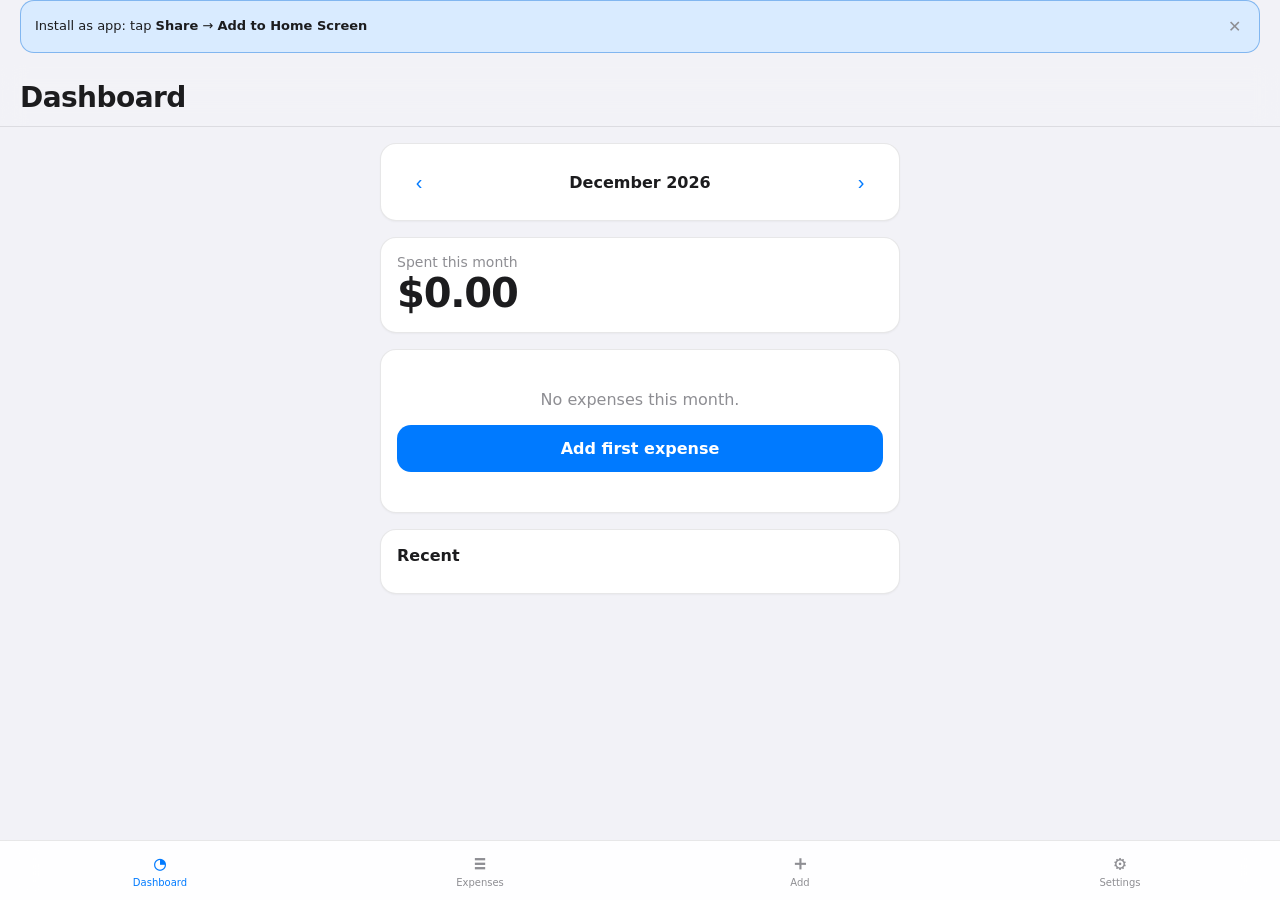
==== docs/index.html @ 575545cf "Use branch-based GitHub Pages from docs/ to avoid Enterprise requirement. Co-authored-by: Cursor <cu" ====
<!DOCTYPE html>
<html lang="en">
<head>
  <meta charset="UTF-8" />
  <meta name="viewport" content="width=device-width, initial-scale=1, viewport-fit=cover" />
  <meta name="apple-mobile-web-app-capable" content="yes" />
  <meta name="apple-mobile-web-app-status-bar-style" content="black-translucent" />
  <meta name="apple-mobile-web-app-title" content="Expenses" />
  <meta name="theme-color" content="#007AFF" />
  <link rel="manifest" href="manifest.json" />
  <link rel="icon" href="icon.svg" type="image/svg+xml" />
  <link rel="apple-touch-icon" href="apple-touch-icon.png" />
  <link rel="stylesheet" href="styles.css" />
  <title>ExpenseTracker</title>
</head>
<body>
  <div id="install-banner" class="install-banner" hidden>
    <p>Install as app: tap <strong>Share</strong> → <strong>Add to Home Screen</strong></p>
    <button type="button" id="dismiss-install">✕</button>
  </div>

  <header>
    <h1 id="page-title">Dashboard</h1>
  </header>

  <main>
    <section id="panel-dashboard" class="panel active">
      <div class="month-nav card">
        <button type="button" id="prev-month" aria-label="Previous month">‹</button>
        <span id="month-label"></span>
        <button type="button" id="next-month" aria-label="Next month">›</button>
      </div>

      <div class="card">
        <div class="muted">Spent this month</div>
        <div class="hero-amount" id="month-total">$0.00</div>
        <div id="budget-block" hidden>
          <div class="muted" id="budget-text"></div>
          <div class="progress" id="budget-progress"><div id="budget-bar"></div></div>
          <div class="budget-warn" id="budget-warn" hidden>Over budget</div>
        </div>
      </div>

      <div id="dashboard-empty" class="card empty" hidden>
        <p>No expenses this month.</p>
        <button type="button" class="btn" id="go-add" style="margin-top:16px">Add first expense</button>
      </div>

      <div class="card" id="chart-card">
        <h2>By category</h2>
        <div id="category-chart"></div>
      </div>

      <div class="card">
        <h2>Recent</h2>
        <ul class="list" id="recent-list"></ul>
      </div>
    </section>

    <section id="panel-expenses" class="panel">
      <input class="search" type="search" id="search" placeholder="Search notes or categories" />
      <div id="expense-list"></div>
    </section>

    <section id="panel-add" class="panel">
      <div class="card">
        <h2 id="add-title">Add Expense</h2>
        <label for="amount">Amount</label>
        <input class="amount-input" id="amount" type="number" inputmode="decimal" step="0.01" min="0" placeholder="0.00" />

        <label>Category</label>
        <div class="category-grid" id="category-grid"></div>

        <label for="date">Date</label>
        <input id="date" type="date" />

        <label for="note">Note</label>
        <textarea id="note" rows="2" placeholder="Optional"></textarea>

        <button type="button" class="btn" id="save-expense">Save</button>
      </div>
    </section>

    <section id="panel-settings" class="panel">
      <div class="card">
        <h2>Settings</h2>
        <label for="currency">Currency</label>
        <select id="currency">
          <option value="USD">USD</option>
          <option value="EUR">EUR</option>
          <option value="GBP">GBP</option>
          <option value="INR">INR</option>
          <option value="JPY">JPY</option>
          <option value="CAD">CAD</option>
          <option value="AUD">AUD</option>
        </select>

        <label for="budget">Monthly budget (optional)</label>
        <input id="budget" type="number" inputmode="decimal" step="0.01" min="0" placeholder="e.g. 2000" />

        <button type="button" class="btn secondary" id="export-csv">Export CSV</button>
      </div>

      <div class="card muted" style="font-size:0.8125rem;line-height:1.5">
        <strong>Never expires.</strong> Data stays on this iPhone in local storage.
        Add to Home Screen for a full-screen app experience — no Mac refresh needed.
      </div>
    </section>
  </main>

  <nav>
    <button type="button" data-tab="dashboard" class="active"><span class="icon">◔</span>Dashboard</button>
    <button type="button" data-tab="expenses"><span class="icon">≡</span>Expenses</button>
    <button type="button" data-tab="add"><span class="icon">＋</span>Add</button>
    <button type="button" data-tab="settings"><span class="icon">⚙</span>Settings</button>
  </nav>

  <script src="app.js"></script>
</body>
</html>
---- docs/styles.css ----
:root {
  color-scheme: light dark;
  --bg: #f2f2f7;
  --card: #ffffff;
  --text: #1c1c1e;
  --muted: #8e8e93;
  --accent: #007aff;
  --danger: #ff3b30;
  --border: rgba(60, 60, 67, 0.12);
  --radius: 16px;
  --safe-bottom: env(safe-area-inset-bottom, 0px);
}

@media (prefers-color-scheme: dark) {
  :root {
    --bg: #000000;
    --card: #1c1c1e;
    --text: #f2f2f7;
    --muted: #8e8e93;
    --border: rgba(84, 84, 88, 0.45);
  }
}

* { box-sizing: border-box; margin: 0; padding: 0; }

body {
  font-family: -apple-system, BlinkMacSystemFont, "SF Pro Text", system-ui, sans-serif;
  background: var(--bg);
  color: var(--text);
  min-height: 100dvh;
  padding-top: env(safe-area-inset-top, 0px);
  padding-bottom: calc(72px + var(--safe-bottom));
  -webkit-tap-highlight-color: transparent;
  user-select: none;
  -webkit-user-select: none;
}

input, textarea, select, .row-note { user-select: text; -webkit-user-select: text; }

header {
  position: sticky;
  top: 0;
  z-index: 10;
  background: color-mix(in srgb, var(--bg) 85%, transparent);
  backdrop-filter: blur(12px);
  border-bottom: 1px solid var(--border);
  padding: 16px 20px 12px;
}

header h1 {
  font-size: 1.75rem;
  font-weight: 700;
  letter-spacing: -0.02em;
}

main { padding: 16px 20px 24px; max-width: 560px; margin: 0 auto; }

.panel { display: none; }
.panel.active { display: block; }

.card {
  background: var(--card);
  border: 1px solid var(--border);
  border-radius: var(--radius);
  padding: 16px;
  margin-bottom: 16px;
  box-shadow: 0 1px 2px rgba(0,0,0,0.04);
}

.card h2 { font-size: 1rem; margin-bottom: 12px; }

.hero-amount {
  font-size: 2.5rem;
  font-weight: 700;
  letter-spacing: -0.03em;
  font-variant-numeric: tabular-nums;
}

.muted { color: var(--muted); font-size: 0.875rem; }

.month-nav {
  display: flex;
  align-items: center;
  justify-content: space-between;
  margin-bottom: 16px;
}

.month-nav button {
  width: 44px;
  height: 44px;
  border: none;
  background: var(--card);
  border-radius: 12px;
  font-size: 1.25rem;
  color: var(--accent);
  cursor: pointer;
}

.month-nav span { font-weight: 600; }

.bar-row { margin-bottom: 10px; }
.bar-label {
  display: flex;
  justify-content: space-between;
  font-size: 0.8125rem;
  margin-bottom: 4px;
}
.bar-track {
  height: 8px;
  background: var(--border);
  border-radius: 999px;
  overflow: hidden;
}
.bar-fill {
  height: 100%;
  background: var(--accent);
  border-radius: 999px;
}

.list { list-style: none; }
.list li {
  display: flex;
  align-items: center;
  gap: 12px;
  padding: 12px 0;
  border-bottom: 1px solid var(--border);
}
.list li:last-child { border-bottom: none; }

.cat-icon {
  width: 36px;
  height: 36px;
  border-radius: 10px;
  display: grid;
  place-items: center;
  font-size: 1rem;
  flex-shrink: 0;
}

.row-main { flex: 1; min-width: 0; }
.row-title { font-weight: 600; font-size: 0.9375rem; }
.row-note { color: var(--muted); font-size: 0.8125rem; white-space: nowrap; overflow: hidden; text-overflow: ellipsis; }
.row-amount { font-weight: 600; font-variant-numeric: tabular-nums; }

.section-title {
  font-size: 0.8125rem;
  font-weight: 600;
  color: var(--muted);
  text-transform: uppercase;
  letter-spacing: 0.04em;
  margin: 20px 0 8px;
}

.empty {
  text-align: center;
  padding: 40px 16px;
  color: var(--muted);
}

label {
  display: block;
  font-size: 0.8125rem;
  color: var(--muted);
  margin-bottom: 6px;
}

input, select, textarea {
  width: 100%;
  font: inherit;
  padding: 12px 14px;
  border-radius: 12px;
  border: 1px solid var(--border);
  background: var(--card);
  color: var(--text);
  margin-bottom: 16px;
}

.amount-input {
  font-size: 2.5rem;
  font-weight: 700;
  letter-spacing: -0.03em;
  border: none;
  background: transparent;
  padding: 8px 0;
  margin-bottom: 8px;
}

.category-grid {
  display: grid;
  grid-template-columns: repeat(4, 1fr);
  gap: 8px;
  margin-bottom: 16px;
}

.cat-btn {
  border: 2px solid transparent;
  background: var(--card);
  border-radius: 12px;
  padding: 10px 4px;
  cursor: pointer;
  color: var(--text);
  font-size: 0.6875rem;
}
.cat-btn.selected { border-color: var(--accent); }
.cat-btn .emoji { display: block; font-size: 1.25rem; margin-bottom: 4px; }

.btn {
  display: inline-flex;
  align-items: center;
  justify-content: center;
  width: 100%;
  padding: 14px;
  border: none;
  border-radius: 14px;
  font: inherit;
  font-weight: 600;
  cursor: pointer;
  background: var(--accent);
  color: white;
}

.btn.secondary {
  background: var(--card);
  color: var(--accent);
  border: 1px solid var(--border);
}

.progress {
  height: 6px;
  background: var(--border);
  border-radius: 999px;
  overflow: hidden;
  margin-top: 8px;
}
.progress > div {
  height: 100%;
  background: var(--accent);
  border-radius: 999px;
}
.progress.over > div { background: var(--danger); }

nav {
  position: fixed;
  left: 0;
  right: 0;
  bottom: 0;
  display: grid;
  grid-template-columns: repeat(4, 1fr);
  background: color-mix(in srgb, var(--card) 92%, transparent);
  backdrop-filter: blur(16px);
  border-top: 1px solid var(--border);
  padding: 8px 0 calc(8px + var(--safe-bottom));
}

nav button {
  border: none;
  background: none;
  color: var(--muted);
  font: inherit;
  font-size: 0.625rem;
  display: flex;
  flex-direction: column;
  align-items: center;
  gap: 4px;
  cursor: pointer;
  padding: 4px;
}
nav button .icon {
  font-size: 1.25rem;
  font-weight: 600;
  line-height: 1;
  font-family: -apple-system-ui-monospaced, ui-monospace, monospace;
}
nav button.active { color: var(--accent); }

.search { margin-bottom: 12px; }

.delete-btn {
  background: none;
  border: none;
  color: var(--danger);
  font-size: 1.125rem;
  cursor: pointer;
  padding: 4px 8px;
}

.budget-warn {
  color: var(--danger);
  font-size: 0.8125rem;
  font-weight: 600;
  margin-top: 8px;
}

.install-banner {
  display: flex;
  align-items: center;
  gap: 12px;
  margin: 0 20px 12px;
  padding: 12px 14px;
  background: color-mix(in srgb, var(--accent) 15%, var(--card));
  border: 1px solid color-mix(in srgb, var(--accent) 35%, var(--border));
  border-radius: 14px;
  font-size: 0.8125rem;
  line-height: 1.4;
}
.install-banner p { flex: 1; }
.install-banner button {
  border: none;
  background: none;
  color: var(--muted);
  font-size: 1rem;
  cursor: pointer;
  padding: 4px;
}
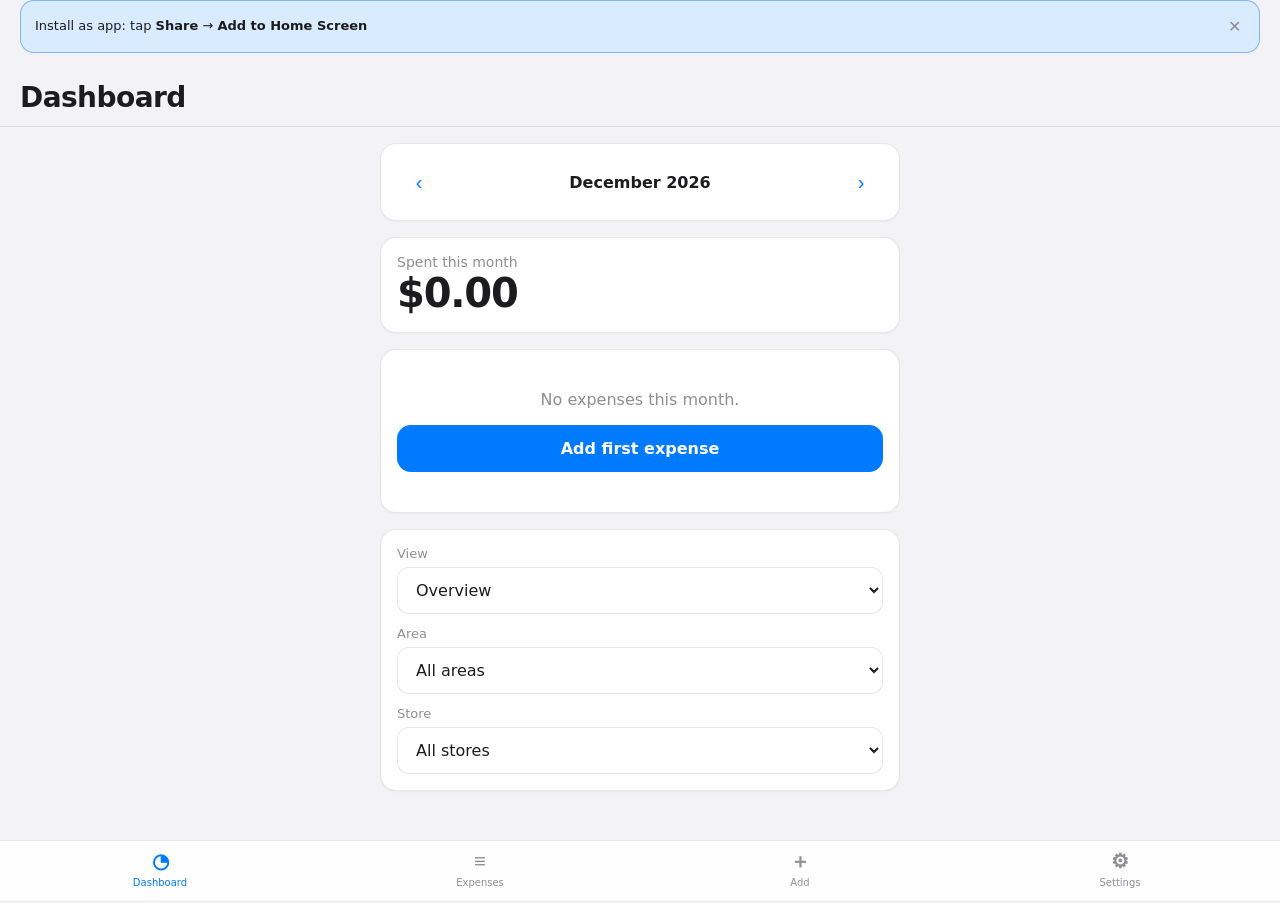
==== commit 6098a67e: "Add dashboard filters and location-aware store picker for beta deploy. Supports area and store dropd" ====
--- a/docs/index.html
+++ b/docs/index.html
@@ -46,12 +46,46 @@
         <button type="button" class="btn" id="go-add" style="margin-top:16px">Add first expense</button>
       </div>
 
+      <div class="card dash-filters" id="dash-filters" hidden>
+        <div class="filter-row">
+          <label for="dash-view">View</label>
+          <select id="dash-view">
+            <option value="overview">Overview</option>
+            <option value="stores">By store</option>
+            <option value="timeline">Timeline</option>
+          </select>
+        </div>
+        <div class="filter-row">
+          <label for="dash-place-filter">Area</label>
+          <select id="dash-place-filter">
+            <option value="">All areas</option>
+          </select>
+        </div>
+        <div class="filter-row">
+          <label for="dash-store-filter">Store</label>
+          <select id="dash-store-filter">
+            <option value="">All stores</option>
+          </select>
+        </div>
+      </div>
+
       <div class="card" id="chart-card">
         <h2>By category</h2>
         <div id="category-chart"></div>
       </div>
 
-      <div class="card">
+      <div class="card" id="stores-card">
+        <h2 id="stores-heading">Top stores</h2>
+        <div id="store-chart"></div>
+        <p class="muted stores-empty" id="stores-empty" hidden>No store names yet — pick a store when adding an expense.</p>
+      </div>
+
+      <div class="card" id="dash-expenses-card">
+        <h2 id="dash-expenses-heading">This month</h2>
+        <div id="dash-expenses-body"></div>
+      </div>
+
+      <div class="card" id="recent-card">
         <h2>Recent</h2>
         <ul class="list" id="recent-list"></ul>
       </div>
@@ -74,8 +108,22 @@
         <label for="date">Date</label>
         <input id="date" type="date" />
 
-        <label for="note">Note</label>
-        <textarea id="note" rows="2" placeholder="Optional"></textarea>
+        <div class="place-row">
+          <label for="place-label">Area (optional)</label>
+          <div class="place-controls">
+            <input id="place-label" type="text" placeholder="City, neighborhood" autocomplete="off" />
+            <button type="button" class="btn secondary compact-btn" id="use-location">Use location</button>
+          </div>
+          <p class="muted place-status" id="place-status" hidden></p>
+        </div>
+
+        <label for="store-select">Store</label>
+        <div class="store-field">
+          <select id="store-select">
+            <option value="">Choose or type new…</option>
+          </select>
+          <input id="note" type="text" placeholder="New store name" autocomplete="off" />
+        </div>
 
         <button type="button" class="btn" id="save-expense">Save</button>
       </div>
@@ -83,7 +131,12 @@
 
     <section id="panel-settings" class="panel">
       <div class="card">
-        <h2>Settings</h2>
+        <div class="settings-header">
+          <h2>Settings</h2>
+          <span class="beta-badge">Beta</span>
+        </div>
+        <p class="muted version-line">Version <span id="app-version"></span></p>
+
         <label for="currency">Currency</label>
         <select id="currency">
           <option value="USD">USD</option>
@@ -98,12 +151,13 @@
         <label for="budget">Monthly budget (optional)</label>
         <input id="budget" type="number" inputmode="decimal" step="0.01" min="0" placeholder="e.g. 2000" />
 
-        <button type="button" class="btn secondary" id="export-csv">Export CSV</button>
+        <button type="button" class="btn secondary" id="export-csv">Export CSV backup</button>
+        <a class="btn secondary feedback-link" id="feedback-link" href="#" target="_blank" rel="noopener">Send beta feedback</a>
       </div>
 
-      <div class="card muted" style="font-size:0.8125rem;line-height:1.5">
-        <strong>Never expires.</strong> Data stays on this iPhone in local storage.
-        Add to Home Screen for a full-screen app experience — no Mac refresh needed.
+      <div class="card muted about-card">
+        <strong>Beta — personal use.</strong> Data stays on this device only.
+        Export CSV weekly as a backup. Bank import coming in a later phase.
       </div>
     </section>
   </main>
--- a/docs/styles.css
+++ b/docs/styles.css
@@ -117,6 +117,129 @@
   border-radius: 999px;
 }
 
+.store-fill {
+  background: color-mix(in srgb, var(--accent) 85%, #5856d6);
+}
+
+.dash-filters {
+  display: grid;
+  gap: 12px;
+}
+
+.filter-row {
+  display: grid;
+  gap: 6px;
+}
+
+.filter-row label {
+  font-size: 0.8125rem;
+  color: var(--muted);
+  margin: 0;
+}
+
+.filter-row select {
+  margin-bottom: 0;
+}
+
+.place-row { margin-bottom: 16px; }
+
+.place-controls {
+  display: grid;
+  grid-template-columns: 1fr auto;
+  gap: 8px;
+  align-items: center;
+}
+
+.place-controls input { margin-bottom: 0; }
+
+.place-status {
+  font-size: 0.8125rem;
+  margin-top: 8px;
+}
+
+.store-field {
+  display: grid;
+  gap: 8px;
+  margin-bottom: 16px;
+}
+
+.store-field select,
+.store-field input {
+  margin-bottom: 0;
+}
+
+.compact-btn {
+  padding: 10px 12px;
+  width: auto;
+  font-size: 0.8125rem;
+  white-space: nowrap;
+}
+
+.dash-group-list { padding: 0 4px; }
+
+.place-accordion,
+.store-accordion {
+  border: 1px solid var(--border);
+  border-radius: 12px;
+  margin-bottom: 10px;
+  overflow: hidden;
+  background: color-mix(in srgb, var(--card) 95%, var(--bg));
+}
+
+.place-summary,
+.store-summary {
+  display: flex;
+  justify-content: space-between;
+  align-items: center;
+  gap: 12px;
+  padding: 12px 14px;
+  font-weight: 600;
+  cursor: pointer;
+  list-style: none;
+}
+
+.store-accordion { margin: 8px; }
+
+.store-summary {
+  font-weight: 500;
+  font-size: 0.9375rem;
+}
+
+.store-bar-btn {
+  width: 100%;
+  border: none;
+  background: transparent;
+  text-align: left;
+  padding: 0;
+  cursor: pointer;
+}
+
+.row-place {
+  font-size: 0.75rem;
+  color: var(--accent);
+  margin-top: 2px;
+}
+
+.stores-empty {
+  font-size: 0.8125rem;
+  text-align: center;
+  padding: 8px 0 4px;
+}
+
+.store-name {
+  font-weight: 600;
+  overflow: hidden;
+  text-overflow: ellipsis;
+  white-space: nowrap;
+  max-width: 58vw;
+}
+
+.store-meta {
+  font-size: 0.8125rem;
+  color: var(--muted);
+  white-space: nowrap;
+}
+
 .list { list-style: none; }
 .list li {
   display: flex;
@@ -312,3 +435,36 @@
   cursor: pointer;
   padding: 4px;
 }
+
+.settings-header {
+  display: flex;
+  align-items: center;
+  gap: 10px;
+  margin-bottom: 4px;
+}
+.settings-header h2 { margin: 0; }
+
+.beta-badge {
+  font-size: 0.6875rem;
+  font-weight: 700;
+  text-transform: uppercase;
+  letter-spacing: 0.06em;
+  padding: 4px 8px;
+  border-radius: 999px;
+  background: color-mix(in srgb, var(--accent) 18%, var(--card));
+  color: var(--accent);
+}
+
+.version-line { margin-bottom: 16px; }
+
+.feedback-link {
+  display: inline-flex;
+  margin-top: 10px;
+  text-decoration: none;
+  text-align: center;
+}
+
+.about-card {
+  font-size: 0.8125rem;
+  line-height: 1.5;
+}
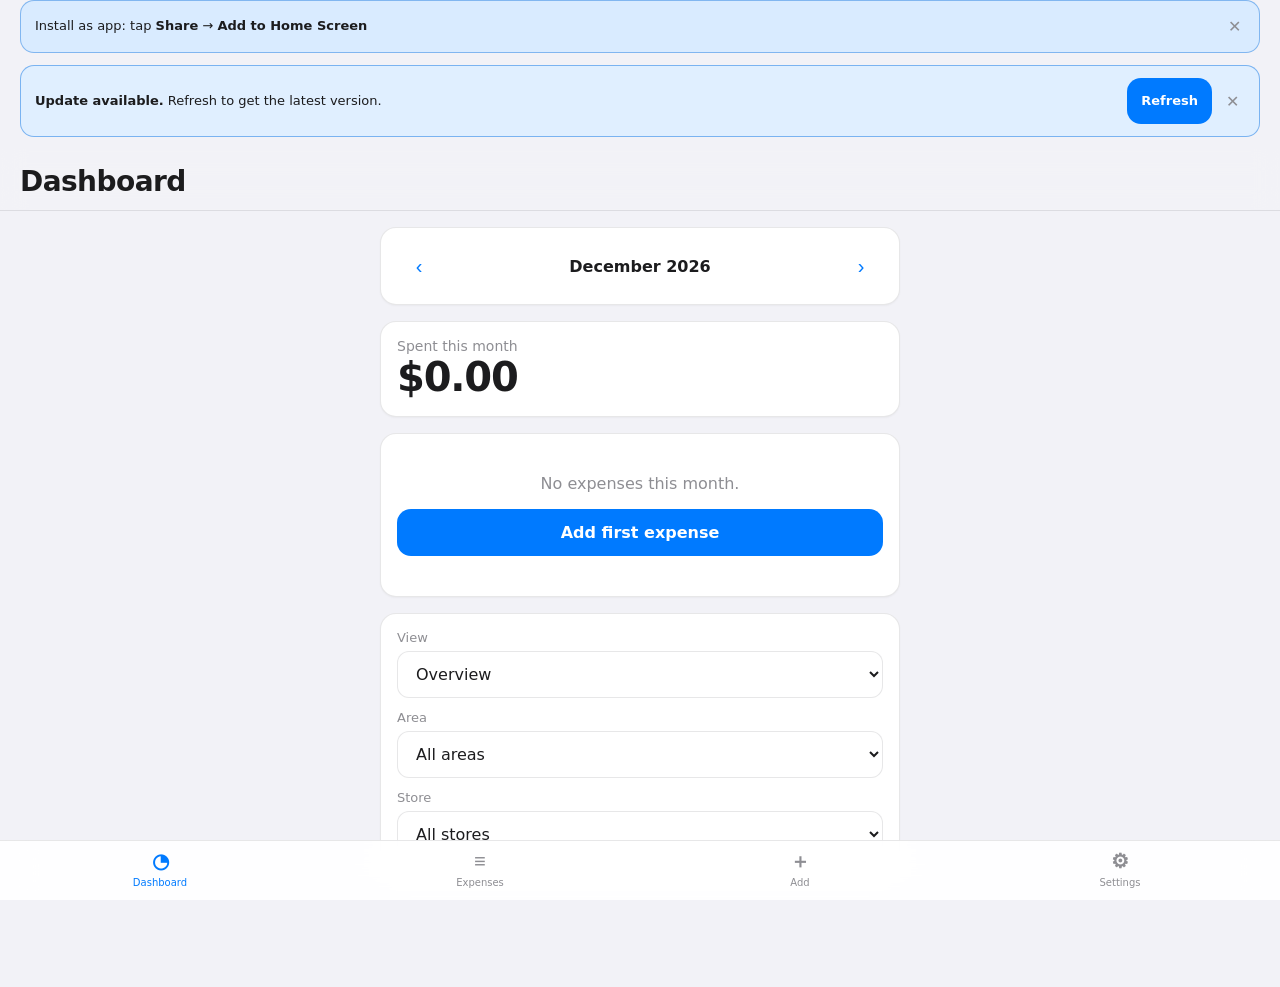
==== commit 86c9f20b: "Add update-available banner with controlled service worker refresh. New versions wait until the user" ====
--- a/docs/index.html
+++ b/docs/index.html
@@ -17,6 +17,14 @@
   <div id="install-banner" class="install-banner" hidden>
     <p>Install as app: tap <strong>Share</strong> → <strong>Add to Home Screen</strong></p>
     <button type="button" id="dismiss-install">✕</button>
+  </div>
+
+  <div id="update-banner" class="update-banner" hidden>
+    <p><strong>Update available.</strong> Refresh to get the latest version.</p>
+    <div class="update-banner-actions">
+      <button type="button" class="btn compact-btn" id="apply-update">Refresh</button>
+      <button type="button" class="dismiss-btn" id="dismiss-update" aria-label="Dismiss">✕</button>
+    </div>
   </div>
 
   <header>
--- a/docs/styles.css
+++ b/docs/styles.css
@@ -436,6 +436,42 @@
   padding: 4px;
 }
 
+.update-banner {
+  display: flex;
+  align-items: center;
+  gap: 12px;
+  margin: 0 20px 12px;
+  padding: 12px 14px;
+  background: color-mix(in srgb, var(--accent) 12%, var(--card));
+  border: 1px solid color-mix(in srgb, var(--accent) 40%, var(--border));
+  border-radius: 14px;
+  font-size: 0.8125rem;
+  line-height: 1.4;
+  position: sticky;
+  top: 0;
+  z-index: 20;
+}
+
+.update-banner p {
+  flex: 1;
+}
+
+.update-banner-actions {
+  display: flex;
+  align-items: center;
+  gap: 8px;
+  flex-shrink: 0;
+}
+
+.update-banner .dismiss-btn {
+  border: none;
+  background: none;
+  color: var(--muted);
+  font-size: 1rem;
+  cursor: pointer;
+  padding: 4px 6px;
+}
+
 .settings-header {
   display: flex;
   align-items: center;
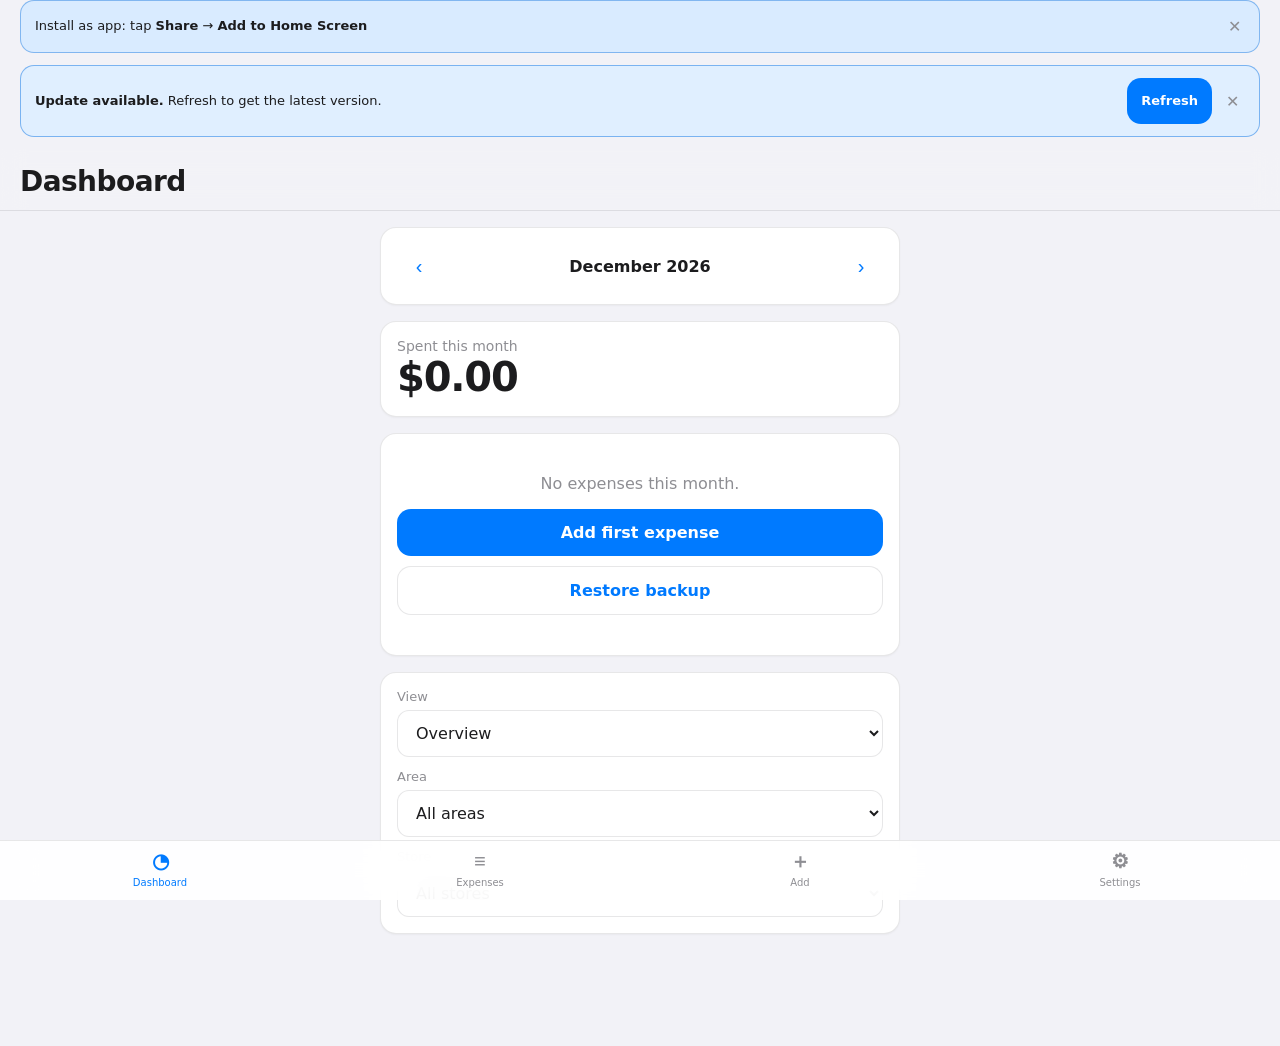
==== commit 6e166da0: "Add full JSON backup and restore after reinstall data loss. Shares backup via iOS Files and document" ====
--- a/docs/index.html
+++ b/docs/index.html
@@ -52,6 +52,7 @@
       <div id="dashboard-empty" class="card empty" hidden>
         <p>No expenses this month.</p>
         <button type="button" class="btn" id="go-add" style="margin-top:16px">Add first expense</button>
+        <button type="button" class="btn secondary" id="restore-from-empty" style="margin-top:10px">Restore backup</button>
       </div>
 
       <div class="card dash-filters" id="dash-filters" hidden>
@@ -159,13 +160,23 @@
         <label for="budget">Monthly budget (optional)</label>
         <input id="budget" type="number" inputmode="decimal" step="0.01" min="0" placeholder="e.g. 2000" />
 
-        <button type="button" class="btn secondary" id="export-csv">Export CSV backup</button>
+        <h3 class="settings-subtitle">Backup & restore</h3>
+        <p class="muted backup-hint">
+          Data lives on this iPhone only. Removing the app or clearing Safari website data can delete it.
+          Save a full backup to Files or iCloud before reinstalling.
+        </p>
+        <button type="button" class="btn" id="export-json">Save full backup</button>
+        <button type="button" class="btn secondary" id="export-csv">Export CSV</button>
+        <input type="file" id="import-json" accept=".json,application/json" hidden />
+        <button type="button" class="btn secondary" id="import-json-btn">Restore from backup</button>
+        <p class="muted" id="last-backup-label"></p>
+
         <a class="btn secondary feedback-link" id="feedback-link" href="#" target="_blank" rel="noopener">Send beta feedback</a>
       </div>
 
       <div class="card muted about-card">
-        <strong>Beta — personal use.</strong> Data stays on this device only.
-        Export CSV weekly as a backup. Bank import coming in a later phase.
+        <strong>Reinstalling?</strong> Do not delete Safari website data. Use Settings → Save full backup first,
+        then restore after install. Bank import coming in a later phase.
       </div>
     </section>
   </main>
--- a/docs/styles.css
+++ b/docs/styles.css
@@ -504,3 +504,19 @@
   font-size: 0.8125rem;
   line-height: 1.5;
 }
+
+.settings-subtitle {
+  font-size: 1rem;
+  margin: 20px 0 8px;
+}
+
+.backup-hint {
+  font-size: 0.8125rem;
+  line-height: 1.45;
+  margin-bottom: 12px;
+}
+
+#last-backup-label {
+  margin-top: 10px;
+  font-size: 0.75rem;
+}
